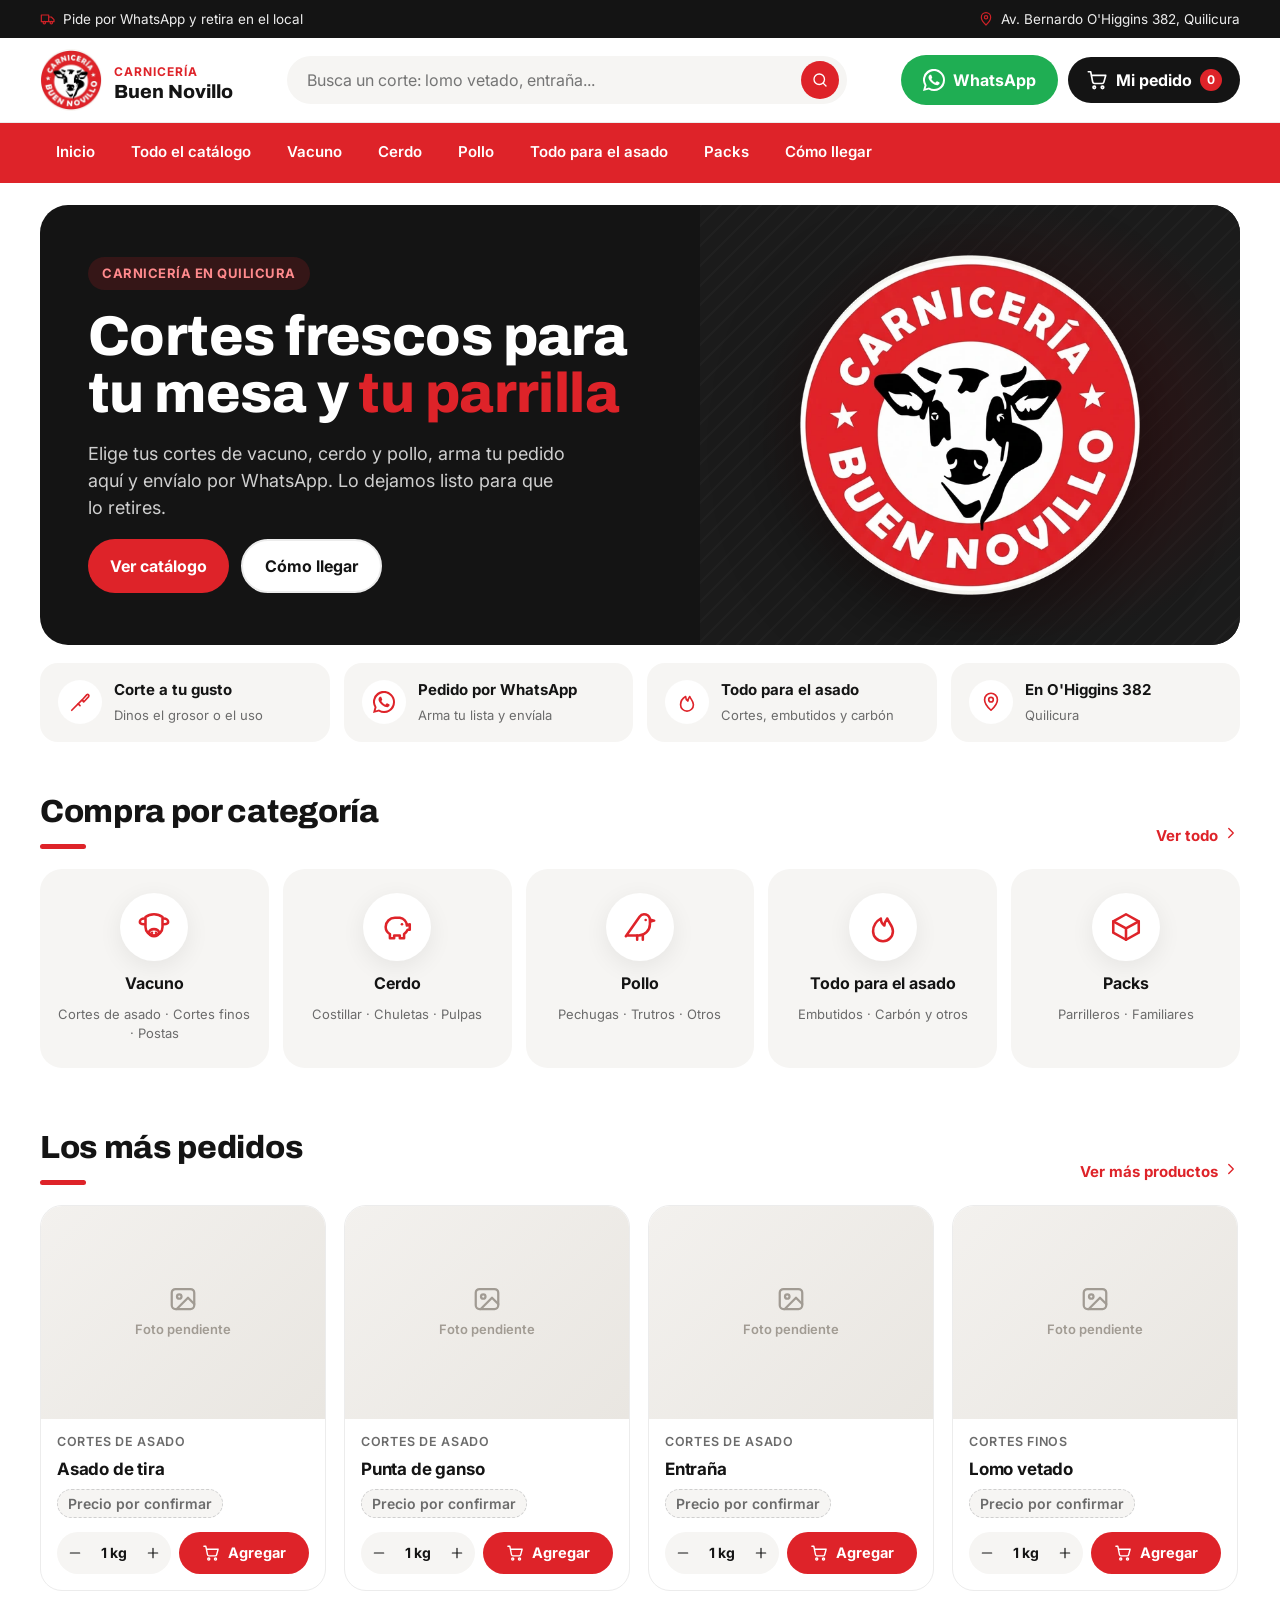
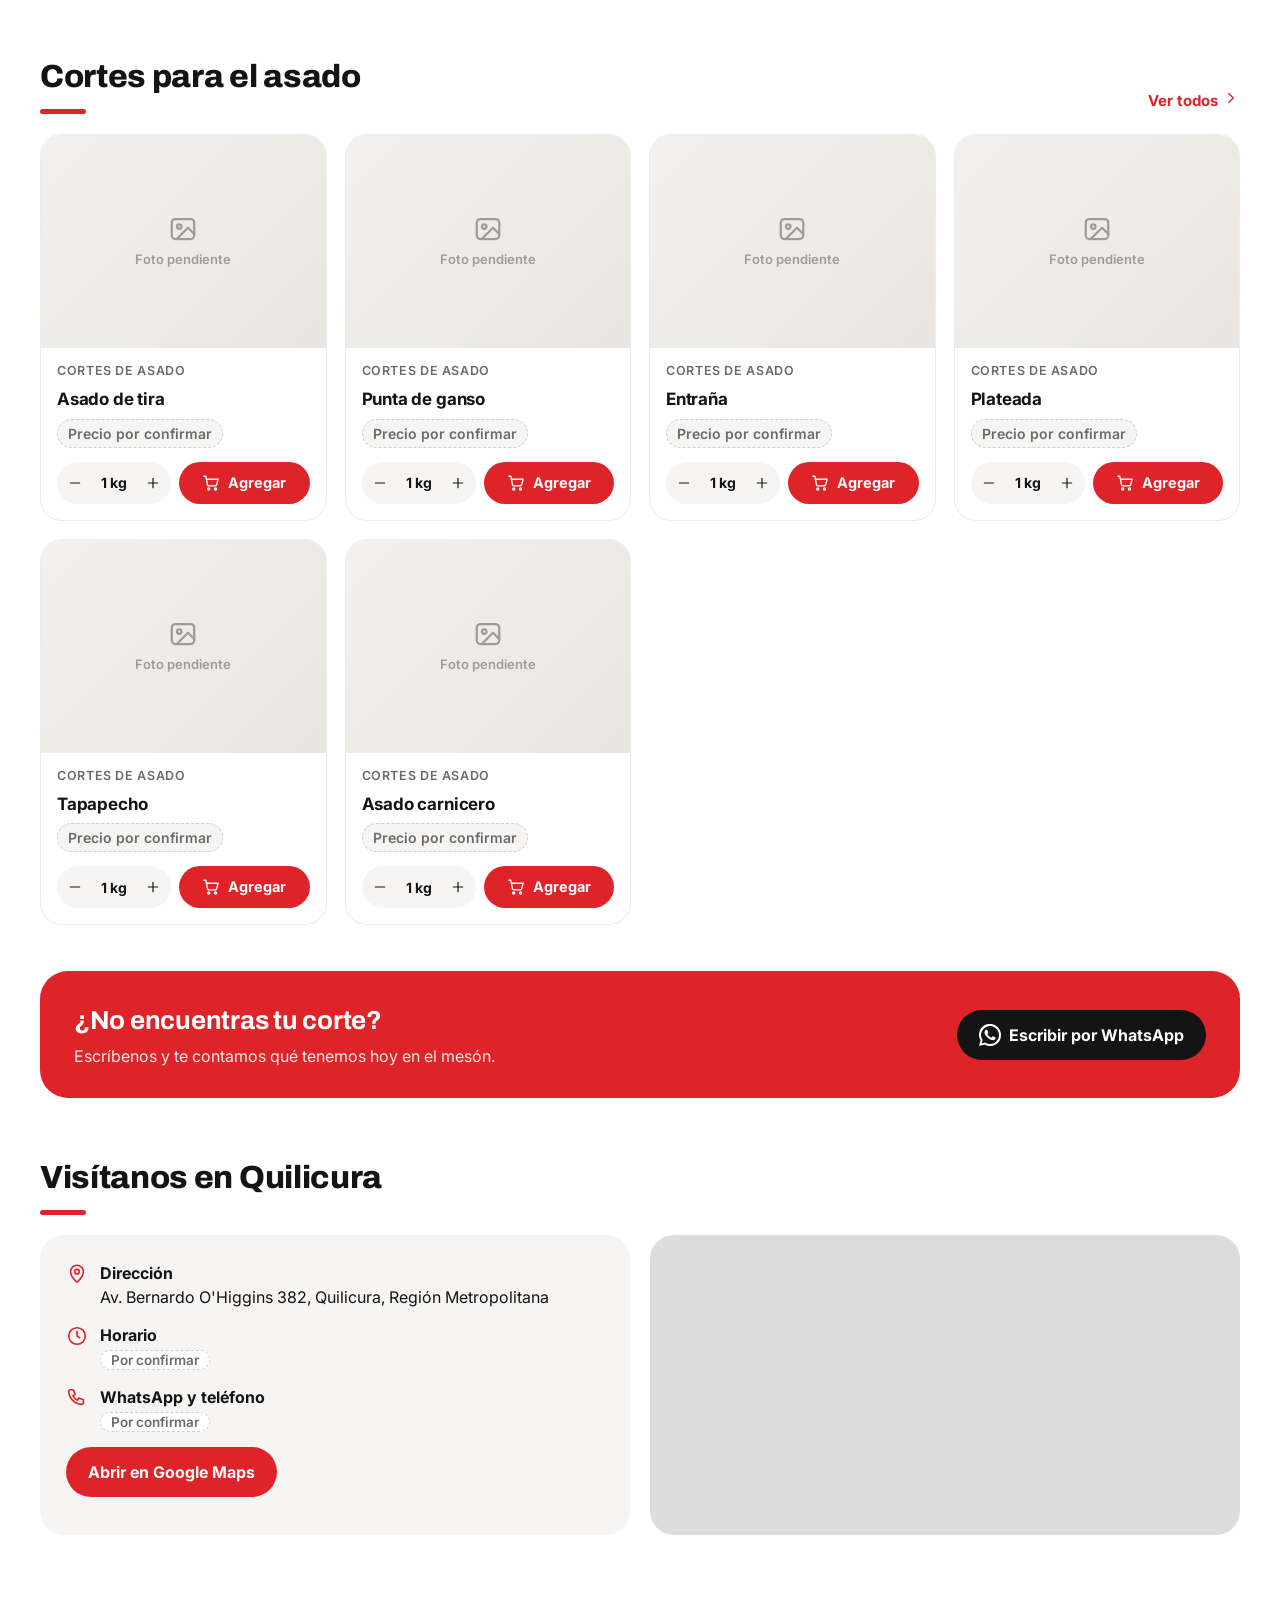
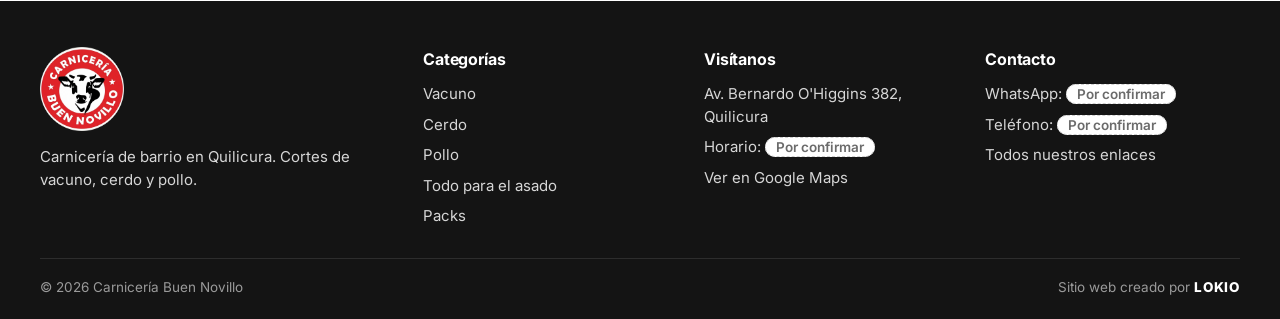
==== index.html @ 3275ecf0 "Demo Buen Novillo con logo limpio" ====
<!doctype html>
<html lang="es-CL">
<head>
<meta charset="utf-8"><meta name="viewport" content="width=device-width,initial-scale=1">
<title>Carnicería Buen Novillo · Carnicería en Quilicura</title>
<meta name="description" content="Carnicería Buen Novillo en Av. Bernardo O'Higgins 382, Quilicura. Cortes de vacuno, cerdo, pollo y todo para el asado. Arma tu pedido y envíalo por WhatsApp.">
<link rel="canonical" href="https://dominio-por-confirmar.cl/">
<!-- DEMO: noindex hasta publicar en dominio real. Al publicar cambiar a index,follow,max-image-preview:large -->
<meta name="robots" content="noindex,nofollow">
<meta name="theme-color" content="#DE2329">
<meta property="og:type" content="website"><meta property="og:locale" content="es_CL"><meta property="og:site_name" content="Carnicería Buen Novillo">
<meta property="og:url" content="https://dominio-por-confirmar.cl/"><meta property="og:title" content="Carnicería Buen Novillo · Carnicería en Quilicura"><meta property="og:description" content="Carnicería Buen Novillo en Av. Bernardo O'Higgins 382, Quilicura. Cortes de vacuno, cerdo, pollo y todo para el asado. Arma tu pedido y envíalo por WhatsApp.">
<meta property="og:image" content="https://dominio-por-confirmar.cl/assets/og-share.jpg?v=2"><meta property="og:image:width" content="1200"><meta property="og:image:height" content="630"><meta property="og:image:alt" content="Logo Carnicería Buen Novillo, Quilicura">
<meta name="twitter:card" content="summary_large_image"><meta name="twitter:title" content="Carnicería Buen Novillo · Carnicería en Quilicura"><meta name="twitter:description" content="Carnicería Buen Novillo en Av. Bernardo O'Higgins 382, Quilicura. Cortes de vacuno, cerdo, pollo y todo para el asado. Arma tu pedido y envíalo por WhatsApp."><meta name="twitter:image" content="https://dominio-por-confirmar.cl/assets/og-share.jpg?v=2">
<link rel="icon" href="/favicon.ico" sizes="any"><link rel="icon" type="image/png" href="/assets/favicon.png"><link rel="apple-touch-icon" href="/assets/apple-touch-icon.png"><link rel="manifest" href="/site.webmanifest">
<link rel="preconnect" href="https://fonts.googleapis.com"><link rel="preconnect" href="https://fonts.gstatic.com" crossorigin>
<link href="https://fonts.googleapis.com/css2?family=Archivo:wght@700;800&family=Inter:wght@400;600;700&display=swap" rel="stylesheet">
<link rel="stylesheet" href="/assets/styles.css?v=2">
<!-- Analítica: pendiente (requiere cuenta del cliente). -->
<script type="application/ld+json">
{"@context":"https://schema.org","@type":"ButcherShop","@id":"https://dominio-por-confirmar.cl/#negocio","name":"Carnicería Buen Novillo","url":"https://dominio-por-confirmar.cl/","image":"https://dominio-por-confirmar.cl/assets/og-share.jpg","logo":"https://dominio-por-confirmar.cl/assets/icon-512.png","description":"Carnicería en Quilicura: vacuno, cerdo, pollo y productos para el asado.","address":{"@type":"PostalAddress","streetAddress":"Av. Bernardo O'Higgins 382","addressLocality":"Quilicura","addressRegion":"Región Metropolitana","addressCountry":"CL"},"geo":{"@type":"GeoCoordinates","latitude":-33.35341,"longitude":-70.72879},"hasMap":"https://maps.app.goo.gl/AiusRE7tuiAWrhnQ9"}
</script>
</head>
<body data-root="/">
<div id="site-top"></div>
<main>
<section class="hero"><div class="wrap">
 <div class="hero-card">
  <div class="hero-txt">
   <span class="eyebrow" data-edit-text="hero_eyebrow">Carnicería en Quilicura</span>
   <h1 data-edit-text="hero_h1">Cortes frescos para tu mesa y <em>tu parrilla</em></h1>
   <p data-edit-text="hero_p">Elige tus cortes de vacuno, cerdo y pollo, arma tu pedido aquí y envíalo por WhatsApp. Lo dejamos listo para que lo retires.</p>
   <div class="ctas"><a class="btn btn-red" href="/catalogo/">Ver catálogo</a><a class="btn btn-ghost" style="color:#141414" href="#ubicacion">Cómo llegar</a></div>
  </div>
  <div class="hero-art"><img src="/assets/logo.webp" alt="Sello de Carnicería Buen Novillo" width="340" height="340" data-edit-img="hero_img"></div>
 </div>
 <div class="perks">
  <div class="perk"><span class="ico" id="pk1"></span><div><b data-edit-text="pk1_t">Corte a tu gusto</b><small data-edit-text="pk1_s">Dinos el grosor o el uso</small></div></div>
  <div class="perk"><span class="ico" id="pk2"></span><div><b data-edit-text="pk2_t">Pedido por WhatsApp</b><small data-edit-text="pk2_s">Arma tu lista y envíala</small></div></div>
  <div class="perk"><span class="ico" id="pk3"></span><div><b data-edit-text="pk3_t">Todo para el asado</b><small data-edit-text="pk3_s">Cortes, embutidos y carbón</small></div></div>
  <div class="perk"><span class="ico" id="pk4"></span><div><b data-edit-text="pk4_t">En O'Higgins 382</b><small data-edit-text="pk4_s">Quilicura</small></div></div>
 </div>
</div></section>
<section class="blk"><div class="wrap"><div class="shead"><h2 data-edit-text="cats_h">Compra por categoría</h2><a href="/catalogo/">Ver todo <span id="chv1"></span></a></div><div class="cats" id="cats"></div></div></section>
<section class="blk"><div class="wrap"><div class="shead"><h2 data-edit-text="dest_h">Los más pedidos</h2><a href="/catalogo/">Ver más productos <span id="chv2"></span></a></div><div class="rail" id="dest"></div></div></section>
<section class="blk"><div class="wrap"><div class="shead"><h2 data-edit-text="asado_h">Cortes para el asado</h2><a href="/catalogo/?cat=vacuno&sub=Cortes%20de%20asado">Ver todos <span id="chv3"></span></a></div><div class="grid" id="asado"></div>
 <div class="strip"><div><h2 data-edit-text="strip_h">¿No encuentras tu corte?</h2><p data-edit-text="strip_p">Escríbenos y te contamos qué tenemos hoy en el mesón.</p></div><a class="btn btn-dark" id="stripwa" href="#">Escribir por WhatsApp</a></div>
</div></section>
<section class="blk" id="ubicacion"><div class="wrap"><div class="shead"><h2 data-edit-text="ubic_h">Visítanos en Quilicura</h2></div>
 <div class="info"><div class="icard">
  <div class="irow" id="r1"><div><b>Dirección</b><br>Av. Bernardo O'Higgins 382, Quilicura, Región Metropolitana</div></div>
  <div class="irow" id="r2"><div><b>Horario</b><br><span id="horario"><em class="tbd">Por confirmar</em></span></div></div>
  <div class="irow" id="r3"><div><b>WhatsApp y teléfono</b><br><em class="tbd">Por confirmar</em></div></div>
  <div class="ctas" style="display:flex;gap:10px;flex-wrap:wrap"><a class="btn btn-red" href="https://maps.app.goo.gl/AiusRE7tuiAWrhnQ9" target="_blank" rel="noopener">Abrir en Google Maps</a></div>
 </div>
 <iframe class="map" title="Mapa Carnicería Buen Novillo" loading="lazy" referrerpolicy="no-referrer-when-downgrade" src="https://www.google.com/maps?q=-33.35341,-70.72879&z=17&output=embed"></iframe></div>
</div></section>
</main>
<div id="site-foot"></div>
<script src="/config.js?v=2"></script><script src="/assets/icons.js?v=2"></script><script src="/assets/app.js?v=2"></script><script src="/assets/editor.js?v=2"></script>
<script src="/assets/home.js?v=2"></script>
</body></html>
---- assets/styles.css ----
:root{--red:#DE2329;--red-d:#B81B20;--ink:#141414;--ink2:#2a2a2a;--mut:#6b6b6b;--line:#ececec;--bg:#f6f5f3;--r:18px;--pill:999px;--sh:0 6px 24px rgba(0,0,0,.07)}
*{box-sizing:border-box}html{scroll-behavior:smooth}
body{margin:0;font:400 16px/1.5 "Inter",system-ui,-apple-system,"Segoe UI",Roboto,sans-serif;color:var(--ink);background:#fff}
a{color:inherit;text-decoration:none}img{max-width:100%;display:block}
button{font:inherit;cursor:pointer;border:0;background:none;color:inherit}
.wrap{max-width:1240px;margin:0 auto;padding:0 20px}
.ic{flex:none}
h1,h2,h3{font-family:"Archivo","Inter",system-ui,sans-serif;letter-spacing:-.01em;margin:0}
/* top bar */
.topbar{background:var(--ink);color:#fff;font-size:13.5px}
.topbar .wrap{display:flex;justify-content:space-between;align-items:center;gap:12px;min-height:38px}
.topbar span{display:flex;align-items:center;gap:7px;opacity:.92}.topbar .ic{color:var(--red);width:16px;height:16px}
/* header */
.hdr{background:#fff;position:sticky;top:0;z-index:40;box-shadow:0 1px 0 var(--line)}
.hdr .wrap{display:flex;align-items:center;gap:18px;min-height:84px}
.brand{display:flex;align-items:center;gap:12px}.brand img{width:62px;height:62px}
.brand b{display:block;font:800 19px/1.05 "Archivo",sans-serif}.brand small{color:var(--red);font-weight:700;font-size:12px;letter-spacing:.08em;text-transform:uppercase}
.search{flex:1;display:flex;align-items:center;gap:8px;background:var(--bg);border-radius:var(--pill);padding:0 8px 0 18px;max-width:560px;margin:0 auto}
.search input{flex:1;border:0;background:none;height:48px;font:inherit;outline:none;min-width:0}
.search button{width:38px;height:38px;border-radius:50%;background:var(--red);color:#fff;display:grid;place-items:center}
.hact{display:flex;gap:10px;align-items:center}
.btn{display:inline-flex;align-items:center;justify-content:center;gap:8px;border-radius:var(--pill);padding:13px 22px;font-weight:700;transition:.15s}
.btn-red{background:var(--red);color:#fff}.btn-red:hover{background:var(--red-d)}
.btn-dark{background:var(--ink);color:#fff}.btn-ghost{background:#fff;border:2px solid var(--line)}
.btn-wa{background:#1fae53;color:#fff}
.cartbtn{position:relative;background:var(--ink);color:#fff;border-radius:var(--pill);padding:11px 18px;display:flex;gap:8px;align-items:center;font-weight:700}
.cartbtn .n{background:var(--red);border-radius:var(--pill);min-width:22px;height:22px;font-size:12px;display:grid;place-items:center;padding:0 6px}
.burger{display:none;width:44px;height:44px;border-radius:50%;background:var(--bg);place-items:center}
/* nav */
.nav{background:var(--red);color:#fff}
.nav .wrap{display:flex;gap:4px;overflow-x:auto;scrollbar-width:none}
.nav a{padding:13px 16px;font-weight:600;white-space:nowrap;border-radius:var(--pill);margin:6px 0;font-size:15px}
.nav a:hover,.nav a.on{background:rgba(0,0,0,.18)}
/* hero */
.hero{padding:22px 0 0}
.hero-card{position:relative;border-radius:28px;overflow:hidden;background:var(--ink);color:#fff;display:grid;grid-template-columns:1.1fr .9fr;min-height:400px}
.hero-txt{padding:52px 48px;display:flex;flex-direction:column;justify-content:center;gap:18px;position:relative;z-index:2}
.eyebrow{display:inline-flex;align-self:flex-start;gap:8px;align-items:center;background:rgba(222,35,41,.16);color:#ff8a8d;border-radius:var(--pill);padding:7px 14px;font-weight:700;font-size:13px;letter-spacing:.04em;text-transform:uppercase}
.hero h1{font-size:clamp(34px,4.6vw,56px);line-height:1.02;font-weight:800}
.hero h1 em{font-style:normal;color:var(--red)}
.hero p{margin:0;color:#cfcfcf;font-size:18px;max-width:480px}
.hero .ctas{display:flex;gap:12px;flex-wrap:wrap}
.hero-art{position:relative;background:radial-gradient(70% 70% at 60% 50%,#3a1214 0%,#1b1b1b 70%);display:grid;place-items:center}
.hero-art img{width:min(78%,340px);filter:drop-shadow(0 20px 40px rgba(0,0,0,.5))}
.hero-art:before{content:"";position:absolute;inset:0;background:repeating-linear-gradient(135deg,rgba(255,255,255,.025) 0 2px,transparent 2px 14px)}
/* perks */
.perks{display:grid;grid-template-columns:repeat(4,1fr);gap:14px;margin:18px 0 0}
.perk{display:flex;gap:12px;align-items:center;background:var(--bg);border-radius:var(--r);padding:16px 18px}
.perk .ico{width:44px;height:44px;border-radius:50%;background:#fff;color:var(--red);display:grid;place-items:center;flex:none}
.perk b{display:block;font-size:15px}.perk small{color:var(--mut);font-size:13px}
/* sections */
section.blk{padding:46px 0 10px}
.shead{display:flex;justify-content:space-between;align-items:end;gap:12px;margin-bottom:20px}
.shead h2{font-size:clamp(24px,3vw,32px);font-weight:800}
.shead h2:after{content:"";display:block;width:46px;height:5px;border-radius:9px;background:var(--red);margin-top:8px}
.shead a{color:var(--red);font-weight:700;display:flex;gap:4px;align-items:center}
/* categories */
.cats{display:grid;grid-template-columns:repeat(5,1fr);gap:14px}
.cat{background:var(--bg);border-radius:22px;padding:22px 16px;text-align:center;display:flex;flex-direction:column;align-items:center;gap:10px;transition:.15s;border:2px solid transparent}
.cat:hover{border-color:var(--red);background:#fff}
.cat .ico{width:68px;height:68px;border-radius:50%;background:#fff;color:var(--red);display:grid;place-items:center;box-shadow:var(--sh)}
.cat b{font-size:16px}.cat small{color:var(--mut);font-size:13px}
/* products */
.grid{display:grid;grid-template-columns:repeat(4,1fr);gap:18px}
.rail{display:grid;grid-auto-flow:column;grid-auto-columns:calc(25% - 14px);gap:18px;overflow-x:auto;scroll-snap-type:x mandatory;padding-bottom:6px;scrollbar-width:thin}
.rail .card{scroll-snap-align:start}
.card{background:#fff;border:1px solid var(--line);border-radius:22px;overflow:hidden;display:flex;flex-direction:column;transition:.15s}
.card:hover{box-shadow:var(--sh)}
.ph{aspect-ratio:4/3;background:linear-gradient(135deg,#f3f1ee,#e9e6e1);display:grid;place-items:center;color:#a19b93;position:relative}
.ph img{width:100%;height:100%;object-fit:cover}
.ph .pend{display:flex;flex-direction:column;align-items:center;gap:6px;font-size:13px;font-weight:600}
.badge{position:absolute;top:12px;left:12px;background:var(--red);color:#fff;font-weight:800;font-size:12px;border-radius:var(--pill);padding:4px 10px}
.badge.out{background:var(--ink)}
.cbody{padding:14px 16px 16px;display:flex;flex-direction:column;gap:6px;flex:1}
.cbody .sub{color:var(--mut);font-size:12.5px;text-transform:uppercase;letter-spacing:.05em;font-weight:600}
.cbody h3{font-size:17px;font-weight:700;font-family:inherit}
.price{font-weight:800;font-size:18px}.price.tbd{font-size:14px;color:var(--mut);font-weight:600;background:var(--bg);border-radius:var(--pill);padding:3px 10px;align-self:flex-start}
.price s{color:var(--mut);font-weight:500;font-size:14px;margin-left:6px}
.buy{display:flex;gap:8px;margin-top:auto;padding-top:8px}
.qty{display:flex;align-items:center;background:var(--bg);border-radius:var(--pill)}
.qty button{width:36px;height:42px;display:grid;place-items:center}.qty span{min-width:42px;text-align:center;font-weight:700;font-size:14px}
.buy .btn{flex:1;padding:10px 12px;font-size:14.5px}
/* catalog page */
.cat-layout{display:grid;grid-template-columns:250px 1fr;gap:26px;align-items:start}
.side{position:sticky;top:110px;background:var(--bg);border-radius:22px;padding:18px}
.side h3{font-size:15px;margin:0 0 10px;font-family:inherit}
.side a{display:flex;justify-content:space-between;padding:9px 12px;border-radius:12px;font-size:15px}
.side a.on,.side a:hover{background:#fff;color:var(--red);font-weight:700}
.side .subs a{padding-left:24px;font-size:14px}
.chips{display:none;gap:8px;overflow-x:auto;padding-bottom:6px;scrollbar-width:none}
.chip{white-space:nowrap;border-radius:var(--pill);padding:9px 16px;background:var(--bg);font-weight:600;font-size:14px}
.chip.on{background:var(--red);color:#fff}
.crumbs{color:var(--mut);font-size:14px;margin:18px 0 6px}
.empty{padding:40px;text-align:center;color:var(--mut);background:var(--bg);border-radius:22px}
/* info / map */
.info{display:grid;grid-template-columns:1fr 1fr;gap:20px}
.icard{background:var(--bg);border-radius:24px;padding:26px;display:flex;flex-direction:column;gap:14px}
.irow{display:flex;gap:12px;align-items:flex-start}.irow .ic{color:var(--red);margin-top:2px}
.tbd{color:var(--mut);font-style:normal;background:#fff;border-radius:var(--pill);padding:1px 10px;font-size:13.5px;font-weight:600;border:1px dashed #cfcfcf}
.map{border-radius:24px;overflow:hidden;min-height:300px;background:#ddd;border:0;width:100%;height:100%}
/* newsletter-like strip */
.strip{margin:46px 0 0;background:var(--red);color:#fff;border-radius:28px;padding:30px 34px;display:flex;justify-content:space-between;align-items:center;gap:18px;flex-wrap:wrap}
.strip h2{font-size:26px}.strip p{margin:4px 0 0;opacity:.9}
/* footer */
footer{background:var(--ink);color:#d6d6d6;margin-top:56px;padding:46px 0 22px;font-size:15px}
.fcols{display:grid;grid-template-columns:1.4fr 1fr 1fr 1fr;gap:26px}
footer h3{color:#fff;font-size:16px;margin-bottom:12px;font-family:inherit}
footer ul{list-style:none;margin:0;padding:0;display:grid;gap:8px}footer a:hover{color:#fff}
.fbrand img{width:84px;margin-bottom:10px}
.lokio{border-top:1px solid #2d2d2d;margin-top:30px;padding-top:18px;display:flex;justify-content:space-between;flex-wrap:wrap;gap:10px;font-size:13.5px;color:#9a9a9a}
.lokio a{display:inline-flex;align-items:center;gap:6px;color:#fff;font-weight:800;letter-spacing:.06em}
/* drawer */
.ov{position:fixed;inset:0;background:rgba(0,0,0,.45);opacity:0;pointer-events:none;transition:.2s;z-index:60}
.ov.on{opacity:1;pointer-events:auto}
.drawer{position:fixed;top:0;right:0;height:100%;width:min(420px,100%);background:#fff;z-index:70;transform:translateX(100%);transition:.25s;display:flex;flex-direction:column}
.drawer.on{transform:none}
.dh{display:flex;justify-content:space-between;align-items:center;padding:18px 20px;border-bottom:1px solid var(--line)}
.dh h2{font-size:20px}.xbtn{width:42px;height:42px;border-radius:50%;background:var(--bg);display:grid;place-items:center}
.dl{flex:1;overflow:auto;padding:12px 20px;display:flex;flex-direction:column;gap:12px}
.li{display:grid;grid-template-columns:1fr auto;gap:8px;align-items:center;background:var(--bg);border-radius:16px;padding:12px 14px}
.li b{font-size:15px}.li small{color:var(--mut)}
.df{border-top:1px solid var(--line);padding:16px 20px 22px;display:flex;flex-direction:column;gap:10px}
.df .row{display:flex;justify-content:space-between}
.df textarea,.df input{width:100%;border:1px solid var(--line);border-radius:14px;padding:10px 12px;font:inherit;resize:none}
.note{font-size:13px;color:var(--mut)}
.mnav{position:fixed;inset:0 25% 0 0;background:#fff;z-index:70;transform:translateX(-100%);transition:.25s;padding:20px;overflow:auto}
.mnav.on{transform:none}.mnav a{display:flex;justify-content:space-between;padding:14px 10px;border-bottom:1px solid var(--line);font-weight:600}
.toast{position:fixed;left:50%;bottom:22px;transform:translateX(-50%) translateY(120px);background:var(--ink);color:#fff;border-radius:var(--pill);padding:12px 20px;z-index:90;transition:.25s;font-weight:600}
.toast.on{transform:translateX(-50%)}
/* responsive */
@media (max-width:1024px){.grid{grid-template-columns:repeat(3,1fr)}.rail{grid-auto-columns:calc(33.3% - 12px)}.cats{grid-template-columns:repeat(3,1fr)}.perks{grid-template-columns:repeat(2,1fr)}.fcols{grid-template-columns:1fr 1fr}}
@media (max-width:760px){
 .topbar .hide-m{display:none}.topbar .wrap{justify-content:center}
 .hdr .wrap{min-height:68px;gap:10px;flex-wrap:wrap;padding-top:8px;padding-bottom:10px}
 .brand img{width:48px;height:48px}.brand b{font-size:16px}
 .burger{display:grid}.search{order:5;flex-basis:100%;max-width:none}.search input{height:44px}
 .hact{margin-left:auto}.cartbtn .lbl{display:none}.hact .btn-wa{display:none}
 .nav{display:none}
 .hero-card{grid-template-columns:1fr;min-height:0;border-radius:24px}
 .hero-art{order:-1;height:200px}.hero-art img{width:170px}
 .hero-txt{padding:26px 22px 28px}.hero p{font-size:16px}.hero .ctas .btn{flex:1}
 .perks{grid-template-columns:1fr 1fr;gap:10px}.perk{padding:12px;flex-direction:column;text-align:center;gap:6px}
 .cats{grid-template-columns:repeat(2,1fr);gap:10px}.cat{padding:16px 10px}
 .grid{grid-template-columns:repeat(2,1fr);gap:12px}.rail{grid-auto-columns:72%;gap:12px}
 .cbody{padding:12px}.cbody h3{font-size:15px}.buy{flex-direction:column}.qty{justify-content:space-between}
 .cat-layout{grid-template-columns:1fr}.side{display:none}.chips{display:flex}
 .info{grid-template-columns:1fr}.map{min-height:260px}
 .fcols{grid-template-columns:1fr}.strip{padding:24px}
}
@media (max-width:760px){#catalog{grid-template-columns:repeat(2,1fr)!important}}
.hero-art img{height:auto}
.toast{visibility:hidden}.toast.on{visibility:visible}
.shead a{white-space:nowrap;font-size:15px}
@media (max-width:760px){.shead h2{font-size:23px}.hero-art{height:210px}.hero-art img{width:180px}}
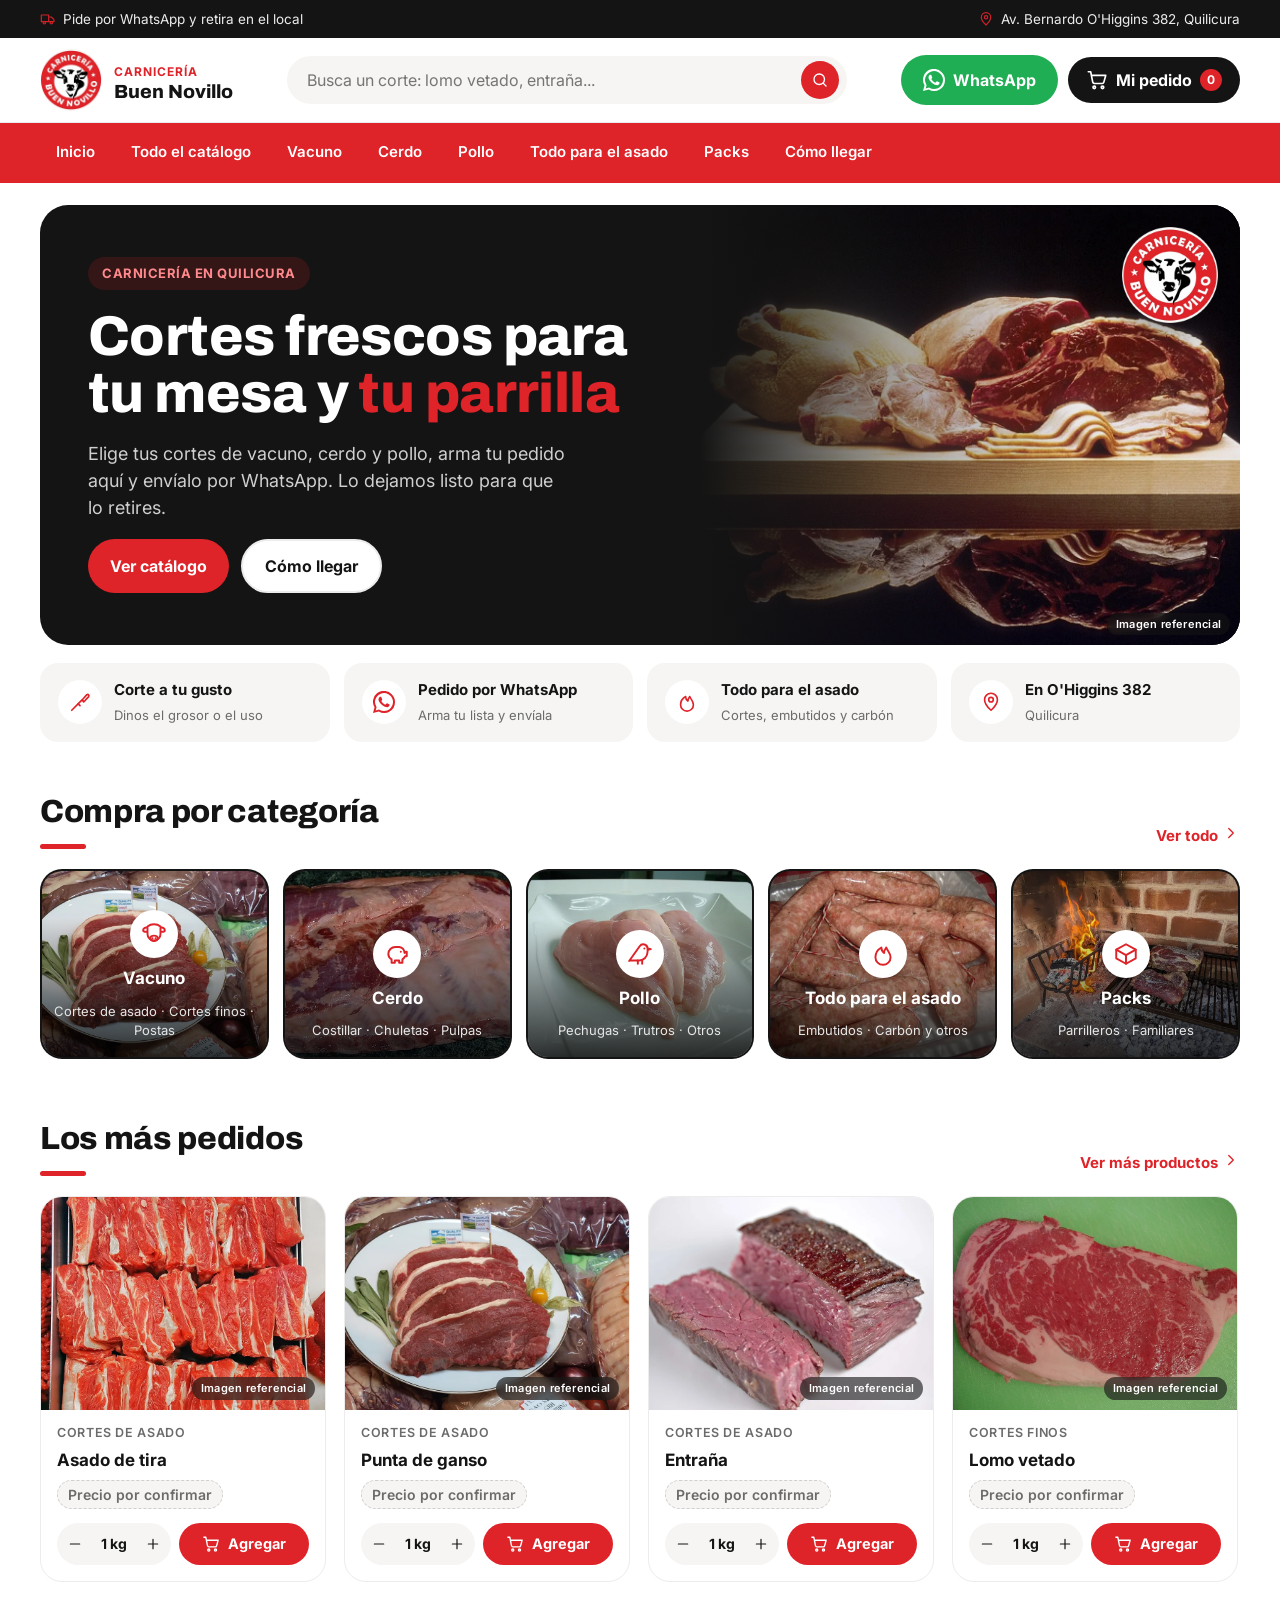
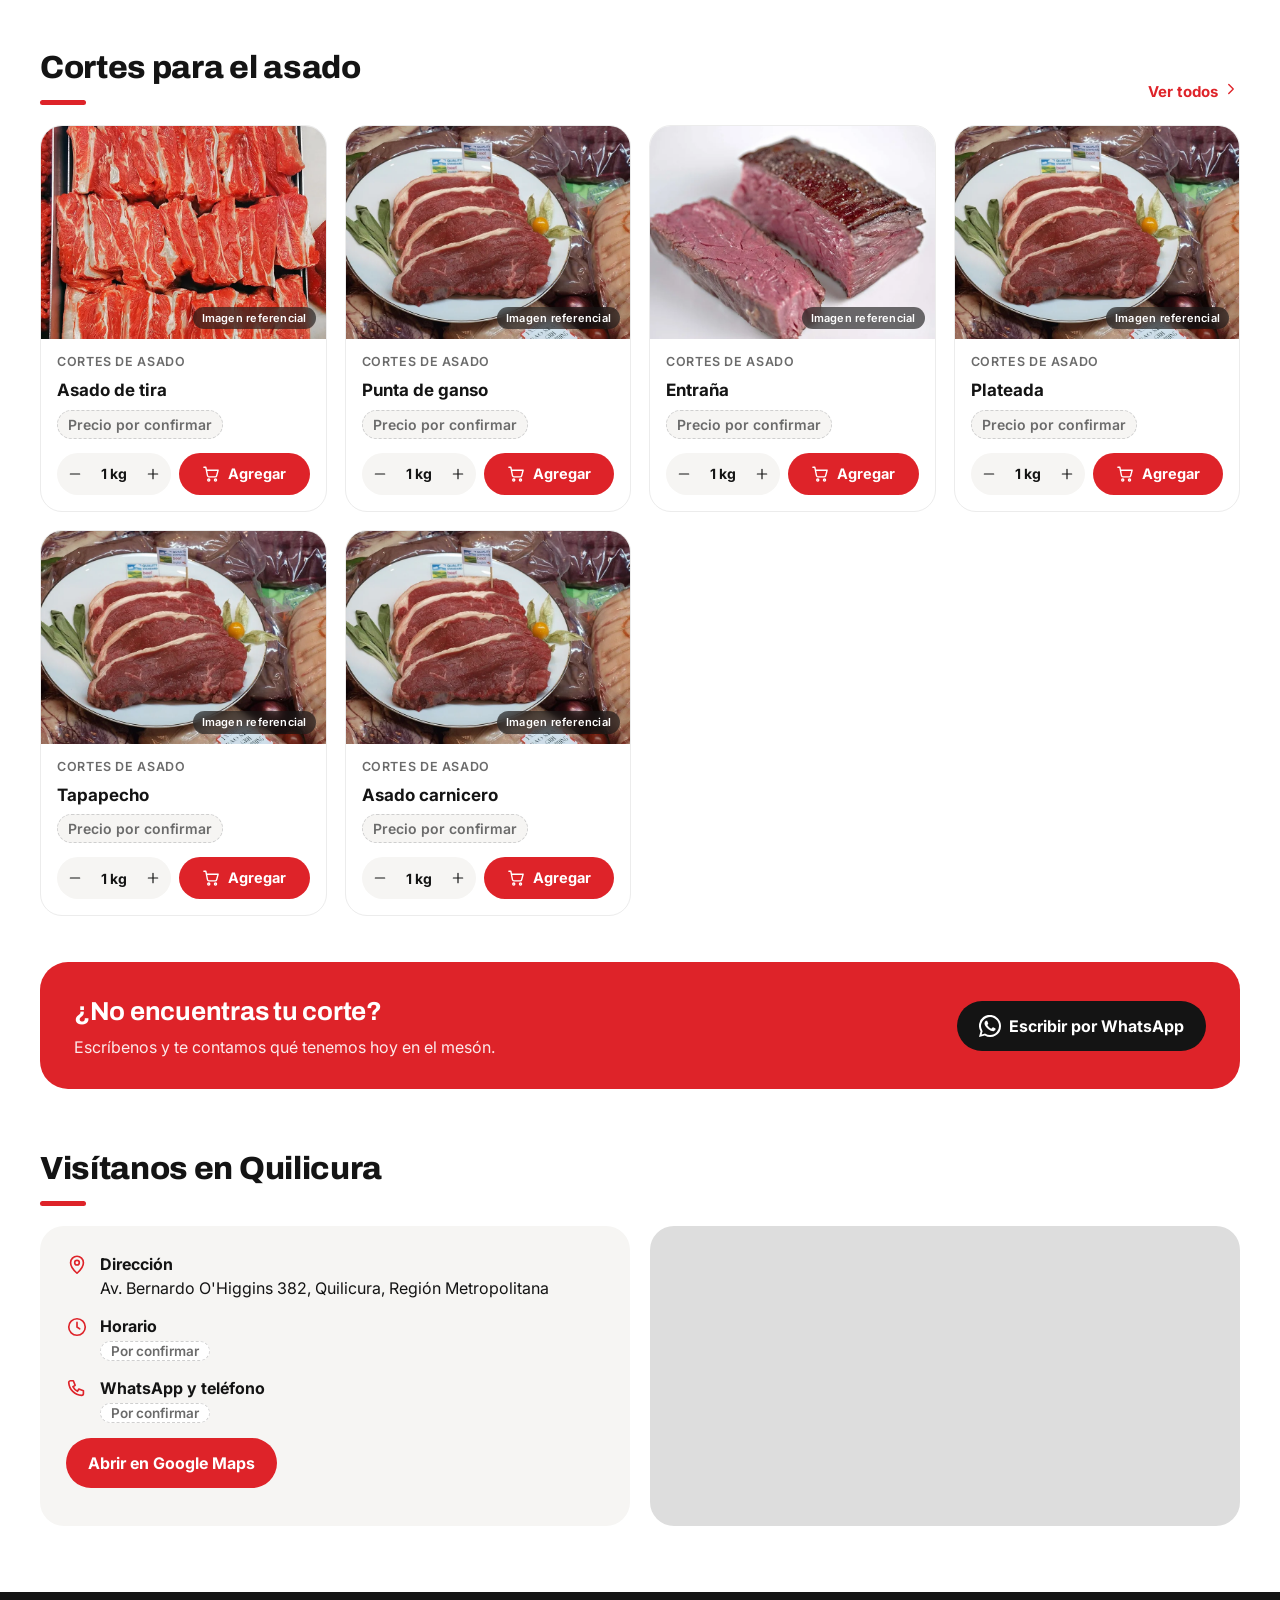
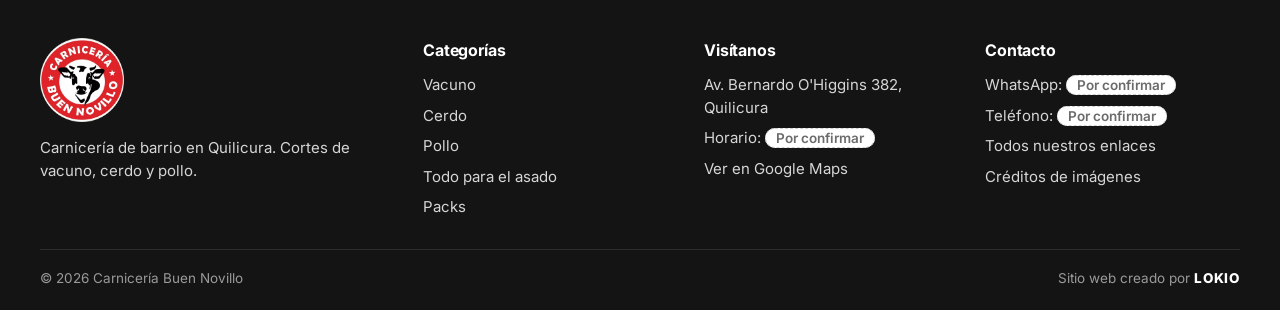
==== commit 0f7e0442: "Imágenes referenciales con licencia libre, detalle de producto y créditos" ====
--- a/index.html
+++ b/index.html
@@ -10,18 +10,18 @@
 <meta name="theme-color" content="#DE2329">
 <meta property="og:type" content="website"><meta property="og:locale" content="es_CL"><meta property="og:site_name" content="Carnicería Buen Novillo">
 <meta property="og:url" content="https://dominio-por-confirmar.cl/"><meta property="og:title" content="Carnicería Buen Novillo · Carnicería en Quilicura"><meta property="og:description" content="Carnicería Buen Novillo en Av. Bernardo O'Higgins 382, Quilicura. Cortes de vacuno, cerdo, pollo y todo para el asado. Arma tu pedido y envíalo por WhatsApp.">
-<meta property="og:image" content="https://dominio-por-confirmar.cl/assets/og-share.jpg?v=2"><meta property="og:image:width" content="1200"><meta property="og:image:height" content="630"><meta property="og:image:alt" content="Logo Carnicería Buen Novillo, Quilicura">
-<meta name="twitter:card" content="summary_large_image"><meta name="twitter:title" content="Carnicería Buen Novillo · Carnicería en Quilicura"><meta name="twitter:description" content="Carnicería Buen Novillo en Av. Bernardo O'Higgins 382, Quilicura. Cortes de vacuno, cerdo, pollo y todo para el asado. Arma tu pedido y envíalo por WhatsApp."><meta name="twitter:image" content="https://dominio-por-confirmar.cl/assets/og-share.jpg?v=2">
-<link rel="icon" href="/favicon.ico" sizes="any"><link rel="icon" type="image/png" href="/assets/favicon.png"><link rel="apple-touch-icon" href="/assets/apple-touch-icon.png"><link rel="manifest" href="/site.webmanifest">
+<meta property="og:image" content="https://dominio-por-confirmar.cl/assets/og-share.jpg?v=3"><meta property="og:image:width" content="1200"><meta property="og:image:height" content="630"><meta property="og:image:alt" content="Logo Carnicería Buen Novillo, Quilicura">
+<meta name="twitter:card" content="summary_large_image"><meta name="twitter:title" content="Carnicería Buen Novillo · Carnicería en Quilicura"><meta name="twitter:description" content="Carnicería Buen Novillo en Av. Bernardo O'Higgins 382, Quilicura. Cortes de vacuno, cerdo, pollo y todo para el asado. Arma tu pedido y envíalo por WhatsApp."><meta name="twitter:image" content="https://dominio-por-confirmar.cl/assets/og-share.jpg?v=3">
+<link rel="icon" href="./favicon.ico" sizes="any"><link rel="icon" type="image/png" href="./assets/favicon.png"><link rel="apple-touch-icon" href="./assets/apple-touch-icon.png"><link rel="manifest" href="./site.webmanifest">
 <link rel="preconnect" href="https://fonts.googleapis.com"><link rel="preconnect" href="https://fonts.gstatic.com" crossorigin>
 <link href="https://fonts.googleapis.com/css2?family=Archivo:wght@700;800&family=Inter:wght@400;600;700&display=swap" rel="stylesheet">
-<link rel="stylesheet" href="/assets/styles.css?v=2">
+<link rel="stylesheet" href="./assets/styles.css?v=3">
 <!-- Analítica: pendiente (requiere cuenta del cliente). -->
 <script type="application/ld+json">
 {"@context":"https://schema.org","@type":"ButcherShop","@id":"https://dominio-por-confirmar.cl/#negocio","name":"Carnicería Buen Novillo","url":"https://dominio-por-confirmar.cl/","image":"https://dominio-por-confirmar.cl/assets/og-share.jpg","logo":"https://dominio-por-confirmar.cl/assets/icon-512.png","description":"Carnicería en Quilicura: vacuno, cerdo, pollo y productos para el asado.","address":{"@type":"PostalAddress","streetAddress":"Av. Bernardo O'Higgins 382","addressLocality":"Quilicura","addressRegion":"Región Metropolitana","addressCountry":"CL"},"geo":{"@type":"GeoCoordinates","latitude":-33.35341,"longitude":-70.72879},"hasMap":"https://maps.app.goo.gl/AiusRE7tuiAWrhnQ9"}
 </script>
 </head>
-<body data-root="/">
+<body data-root="./">
 <div id="site-top"></div>
 <main>
 <section class="hero"><div class="wrap">
@@ -30,9 +30,9 @@
    <span class="eyebrow" data-edit-text="hero_eyebrow">Carnicería en Quilicura</span>
    <h1 data-edit-text="hero_h1">Cortes frescos para tu mesa y <em>tu parrilla</em></h1>
    <p data-edit-text="hero_p">Elige tus cortes de vacuno, cerdo y pollo, arma tu pedido aquí y envíalo por WhatsApp. Lo dejamos listo para que lo retires.</p>
-   <div class="ctas"><a class="btn btn-red" href="/catalogo/">Ver catálogo</a><a class="btn btn-ghost" style="color:#141414" href="#ubicacion">Cómo llegar</a></div>
+   <div class="ctas"><a class="btn btn-red" href="./catalogo/">Ver catálogo</a><a class="btn btn-ghost" style="color:#141414" href="#ubicacion">Cómo llegar</a></div>
   </div>
-  <div class="hero-art"><img src="/assets/logo.webp" alt="Sello de Carnicería Buen Novillo" width="340" height="340" data-edit-img="hero_img"></div>
+  <div class="hero-art hero-photo"><img class="hp" src="./assets/productos/hero.webp" alt="Cortes de vacuno y pollo crudos sobre tabla (imagen referencial)" width="1200" height="900" data-edit-img="hero_img"><img class="hseal" src="./assets/logo.webp" alt="" width="120" height="120"><span class="refl">Imagen referencial</span></div>
  </div>
  <div class="perks">
   <div class="perk"><span class="ico" id="pk1"></span><div><b data-edit-text="pk1_t">Corte a tu gusto</b><small data-edit-text="pk1_s">Dinos el grosor o el uso</small></div></div>
@@ -41,9 +41,9 @@
   <div class="perk"><span class="ico" id="pk4"></span><div><b data-edit-text="pk4_t">En O'Higgins 382</b><small data-edit-text="pk4_s">Quilicura</small></div></div>
  </div>
 </div></section>
-<section class="blk"><div class="wrap"><div class="shead"><h2 data-edit-text="cats_h">Compra por categoría</h2><a href="/catalogo/">Ver todo <span id="chv1"></span></a></div><div class="cats" id="cats"></div></div></section>
-<section class="blk"><div class="wrap"><div class="shead"><h2 data-edit-text="dest_h">Los más pedidos</h2><a href="/catalogo/">Ver más productos <span id="chv2"></span></a></div><div class="rail" id="dest"></div></div></section>
-<section class="blk"><div class="wrap"><div class="shead"><h2 data-edit-text="asado_h">Cortes para el asado</h2><a href="/catalogo/?cat=vacuno&sub=Cortes%20de%20asado">Ver todos <span id="chv3"></span></a></div><div class="grid" id="asado"></div>
+<section class="blk"><div class="wrap"><div class="shead"><h2 data-edit-text="cats_h">Compra por categoría</h2><a href="./catalogo/">Ver todo <span id="chv1"></span></a></div><div class="cats" id="cats"></div></div></section>
+<section class="blk"><div class="wrap"><div class="shead"><h2 data-edit-text="dest_h">Los más pedidos</h2><a href="./catalogo/">Ver más productos <span id="chv2"></span></a></div><div class="rail" id="dest"></div></div></section>
+<section class="blk"><div class="wrap"><div class="shead"><h2 data-edit-text="asado_h">Cortes para el asado</h2><a href="./catalogo/?cat=vacuno&sub=Cortes%20de%20asado">Ver todos <span id="chv3"></span></a></div><div class="grid" id="asado"></div>
  <div class="strip"><div><h2 data-edit-text="strip_h">¿No encuentras tu corte?</h2><p data-edit-text="strip_p">Escríbenos y te contamos qué tenemos hoy en el mesón.</p></div><a class="btn btn-dark" id="stripwa" href="#">Escribir por WhatsApp</a></div>
 </div></section>
 <section class="blk" id="ubicacion"><div class="wrap"><div class="shead"><h2 data-edit-text="ubic_h">Visítanos en Quilicura</h2></div>
@@ -57,6 +57,6 @@
 </div></section>
 </main>
 <div id="site-foot"></div>
-<script src="/config.js?v=2"></script><script src="/assets/icons.js?v=2"></script><script src="/assets/app.js?v=2"></script><script src="/assets/editor.js?v=2"></script>
-<script src="/assets/home.js?v=2"></script>
+<script src="./config.js?v=3"></script><script src="./assets/icons.js?v=3"></script><script src="./assets/app.js?v=3"></script><script src="./assets/editor.js?v=3"></script>
+<script src="./assets/home.js?v=3"></script>
 </body></html>
--- a/assets/styles.css
+++ b/assets/styles.css
@@ -152,3 +152,19 @@
 .toast{visibility:hidden}.toast.on{visibility:visible}
 .shead a{white-space:nowrap;font-size:15px}
 @media (max-width:760px){.shead h2{font-size:23px}.hero-art{height:210px}.hero-art img{width:180px}}
+.refl{position:absolute;right:10px;bottom:10px;background:rgba(20,20,20,.62);color:#fff;font-size:11px;font-weight:600;letter-spacing:.02em;border-radius:999px;padding:3px 9px;backdrop-filter:blur(4px)}
+.ph{overflow:hidden;cursor:pointer}.ph img{transition:transform .35s}.card:hover .ph img{transform:scale(1.04)}
+.plink{font:inherit;text-align:left;padding:0}
+.hero-photo{background:#111}.hero-photo:before{display:none}.hero-photo .hp{position:absolute;inset:0;width:100%!important;height:100%!important;object-fit:cover;filter:none;opacity:.92}
+.hero-photo:after{content:"";position:absolute;inset:0;background:linear-gradient(90deg,#141414 0%,rgba(20,20,20,.35) 35%,rgba(20,20,20,0) 70%)}
+.hero-photo .hseal{position:absolute;right:22px;top:22px;width:96px!important;z-index:2;filter:drop-shadow(0 8px 20px rgba(0,0,0,.45))}
+.hero-photo .refl{z-index:2}
+.cat-img{position:relative;overflow:hidden;padding:0;min-height:190px;justify-content:flex-end;color:#fff;background:#141414}
+.cat-img img{position:absolute;inset:0;width:100%;height:100%;object-fit:cover;transition:transform .35s}
+.cat-img:after{content:"";position:absolute;inset:0;background:linear-gradient(180deg,rgba(0,0,0,0) 25%,rgba(0,0,0,.78) 100%)}
+.cat-img:hover{border-color:var(--red)}.cat-img:hover img{transform:scale(1.05)}
+.cat-img .ico,.cat-img b,.cat-img small{position:relative;z-index:1}.cat-img .ico{width:48px;height:48px;margin-bottom:-2px}.cat-img .ico .ic{width:26px;height:26px}
+.cat-img b{font-size:17px}.cat-img small{color:#e6e6e6;padding:0 10px 16px}
+.det{display:grid;place-items:center;z-index:80;padding:16px}.dbox{background:#fff;border-radius:26px;overflow:hidden;width:min(460px,100%);max-height:92vh;overflow-y:auto;position:relative}
+.dbox .ph{aspect-ratio:4/3;cursor:default}.dbox .cbody{padding:18px 20px 22px;gap:10px}.dx{position:absolute;top:12px;right:12px;z-index:3;background:#fff}
+@media (max-width:760px){.hero-photo{height:230px}.hero-photo:after{background:linear-gradient(180deg,rgba(20,20,20,0) 45%,#141414 100%)}.hero-photo .hseal{width:72px!important;right:14px;top:14px}.cat-img{min-height:160px}.refl{font-size:10px;padding:2px 8px}}
